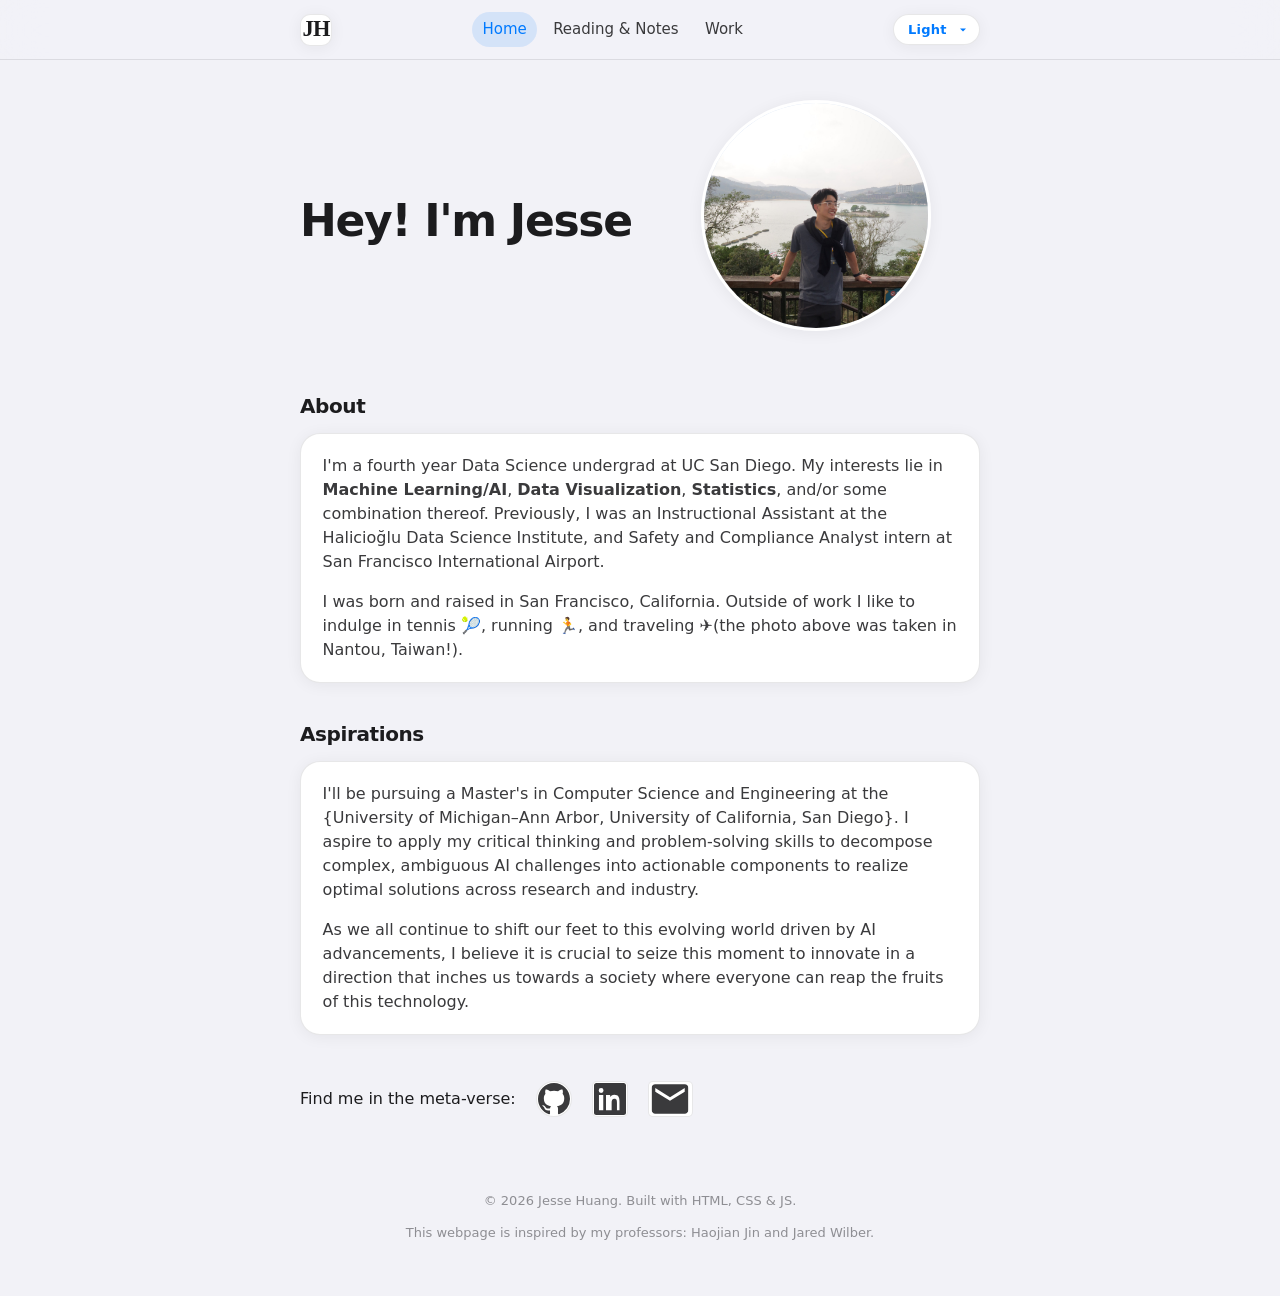
==== index.html @ 04472cf4 "first working version (v1)" ====
<!DOCTYPE html>
<html lang="en">
  <head>
    <meta charset="utf-8" />
    <meta name="viewport" content="width=device-width, initial-scale=1" />
    <title>🧍— Home</title>
    <link rel="stylesheet" href="css/styles.css" />
  </head>
  <body>
    <header class="site-header">
      <div class="header-inner">
        <a class="brand" href="index.html">
          <span class="logo-mark" aria-hidden="true">JH</span>
        </a>
        <nav class="nav-links" aria-label="Primary">
          <a href="index.html" aria-current="page">Home</a>
          <a href="articles.html">Reading &amp; Notes</a>
          <a href="projects.html">Work</a>
        </nav>
        <div class="theme-wrap">
          <label class="theme-label" for="theme-select">Color mode</label>
          <select id="theme-select" class="theme-select" aria-label="Color mode">
            <option value="light">Light</option>
            <option value="dark">Dark</option>
          </select>
        </div>
      </div>
    </header>

    <main>
      <section class="hero">
        <div class="side-by-side">  
          <h1>Hey! I'm Jesse</h1>
          <div class="avatar-placeholder" aria-hidden="true">
            <img src="assets/jesse-avatar.jpg" alt="Jesse's avatar">
          </div>
        </div>

        <!-- <p class="lede">
          [One-line intro: role, focus areas, or what you are building next. Edit this placeholder.]
          See <a href="projects.html">projects</a> for things I’ve built.
        </p> -->
      </section>

      <section class="section">
        <h2>About</h2>
        <div class="card">
          <p>
            I'm a fourth year Data Science undergrad at UC San Diego. My interests lie in <span class="bold">Machine Learning/AI</span>, <span class="bold">Data Visualization</span>, 
            <span class="bold">Statistics</span>, and/or some combination thereof. Previously, I was an Instructional Assistant at the Halicioğlu Data Science Institute, 
            and Safety and Compliance Analyst intern at San Francisco International Airport.
          </p>
          <p>
            I was born and raised in San Francisco, California. Outside of work I like to indulge in tennis 🎾, running 🏃, 
            and traveling ✈️(the photo above was taken in Nantou, Taiwan!).
          </p>
        </div>
      </section>

      <section class="section">
        <h2>Aspirations</h2>

        <div class="card">
          <p>
            I'll be pursuing a Master's in Computer Science and Engineering at the {University of Michigan–Ann Arbor, University of California, San Diego}. I aspire to apply my 
            critical thinking and problem‑solving skills to decompose complex, ambiguous AI challenges into actionable components to realize optimal solutions across research and industry.
          </p>

          <p>
            As we all continue to shift our feet to this evolving world driven by AI advancements, I believe it is crucial to seize this moment to innovate in a 
            direction that inches us towards a society where everyone can reap the fruits of this technology.
          </p>
        </div>

      </section>

      <!-- <section class="section">
        <h2>Accomplishments</h2>
        <p>
          [Bulleted or short list in prose: degrees, awards, shipped products, talks, or milestones
          you are proud of.]
        </p>
        <div class="card list-block">
          <ul class="accomplishment-list">
            <li>[Milestone one — e.g. launched X, spoke at Y.]</li>
            <li>[Milestone two — e.g. led team, published Z.]</li>
            <li>[Milestone three — replace with your highlights.]</li>
          </ul>
        </div>
      </section> -->

      <section class="icons">
        <div class="social-row">
          <p>Find me in the meta-verse:</p>

          <a
            class="social-icon-circle"
            href="https://github.com/jeh027"
            target="_blank"
            rel="noopener noreferrer"
            aria-label="GitHub"
          >
            <svg
              class="social-icon"
              viewBox="0 0 16 16"
              aria-hidden="true"
              focusable="false"
            >
              <path
                fill="currentColor"
                d="M8 0C3.58 0 0 3.58 0 8c0 3.54 2.29 6.53 5.47 7.59.4.07.55-.17.55-.38 0-.19-.01-.82-.01-1.49-2.01.37-2.53-.49-2.69-.94-.09-.23-.48-.94-.82-1.13-.28-.15-.68-.52-.01-.53.63-.01 1.08.58 1.23.82.72 1.21 1.87.87 2.33.66.07-.52.28-.87.51-1.07-1.78-.2-3.64-.89-3.64-3.95 0-.87.31-1.59.82-2.15-.08-.2-.36-1.02.08-2.12 0 0 .67-.21 2.2.82.64-.18 1.32-.27 2-.27.68 0 1.36.09 2 .27 1.53-1.04 2.2-.82 2.2-.82.44 1.1.16 1.92.08 2.12.51.56.82 1.27.82 2.15 0 3.07-1.87 3.75-3.65 3.95.29.25.54.73.54 1.48 0 1.07-.01 1.93-.01 2.2 0 .21.15.46.55.38A8.013 8.013 0 0 0 16 8c0-4.42-3.58-8-8-8Z"
              />
            </svg>
          </a>
          
          <a
            class="social-icon-square"
            href="http://www.linkedin.com/in/jesse-huang-sf"
            target="_blank"
            rel="noopener noreferrer"
            aria-label="LinkedIn"
          >
            <svg
              class="social-icon"
              viewBox="0 0 24 24"
              aria-hidden="true"
              focusable="false"
            >
              <path
                fill="currentColor"
                d="M20.447 20.452H17.21v-5.569c0-1.328-.026-3.037-1.852-3.037-1.853 0-2.136 1.445-2.136 2.939v5.667H9.003V9h3.112v1.561h.044c.434-.823 1.494-1.69 3.073-1.69 3.287 0 3.894 2.164 3.894 4.977v6.604ZM5.337 7.433a1.81 1.81 0 1 1 0-3.62 1.81 1.81 0 0 1 0 3.62ZM6.956 20.452H3.717V9h3.239v11.452ZM22.225 0H1.771C.792 0 0 .774 0 1.727v20.545C0 23.227.792 24 1.771 24h20.451C23.2 24 24 23.227 24 22.273V1.727C24 .774 23.2 0 22.222 0h.003Z"
              />
            </svg>
          </a>
          
          <a
            class="social-icon-rectangle"
            href="email.json"
            aria-label="Gmail"
            target="_blank"
            rel="noopener noreferrer"
          >
            <svg
              class="social-icon social-icon-size--gmail"
              viewBox="2 2 20 20"
              aria-hidden="true"
              focusable="false"
            >
              <path
                fill="currentColor"
                d="M20 4H4c-1.1 0-2 .9-2 2v12c0 1.1.9 2 2 2h16c1.1 0 2-.9 2-2V6c0-1.1-.9-2-2-2Zm0 4-8 5-8-5V6l8 5 8-5v2Z"
              />
            </svg>
          </a>
        </div>
      </section>

    </main>

    <footer class="site-footer">
      <div>
        © <span id="y"></span> Jesse Huang. Built with HTML, CSS &amp; JS.
      </div>
      <div>
        <p>This webpage is inspired by my professors: <a href="https://www.haojianj.in/home.html" target="_blank" rel="noopener noreferrer">Haojian Jin</a> and <a href="https://www.jwilber.me/" target="_blank" rel="noopener noreferrer">Jared Wilber</a>.</p>
      </div>
    </footer>
    <script>
      document.getElementById("y").textContent = new Date().getFullYear();
    </script>
    <script src="js/theme.js"></script>
  </body>
</html>
---- css/styles.css ----
/* iOS-inspired palette + dark mode via [data-theme] */
:root {
  color-scheme: light;
  --font-sans: -apple-system, BlinkMacSystemFont, "SF Pro Text", "SF Pro Display",
    "Segoe UI", system-ui, sans-serif;
  --radius-lg: 20px;
  --radius-md: 12px;
  --radius-sm: 10px;
  --shadow-soft: 0 2px 16px rgba(0, 0, 0, 0.06);
  --shadow-card: 0 4px 24px rgba(0, 0, 0, 0.08);

  --bg-page: #f2f2f7;
  --bg-elevated: #ffffff;
  --bg-secondary: #e5e5ea;
  --text-primary: #1c1c1e;
  --text-secondary: #3a3a3c;
  --text-tertiary: #8e8e93;
  --accent: #007aff;
  --accent-muted: rgba(0, 122, 255, 0.12);
  --border: rgba(60, 60, 67, 0.12);
  --nav-blur: rgba(242, 242, 247, 0.72);
}

[data-theme="dark"] {
  color-scheme: dark;
  --bg-page: #000000;
  --bg-elevated: #1c1c1e;
  --bg-secondary: #2c2c2e;
  --text-primary: #f5f5f7;
  --text-secondary: #ebebf5;
  --text-tertiary: #8e8e93;
  --accent: #0a84ff;
  --accent-muted: rgba(10, 132, 255, 0.18);
  --border: rgba(84, 84, 88, 0.48);
  --shadow-soft: 0 2px 24px rgba(0, 0, 0, 0.45);
  --shadow-card: 0 8px 32px rgba(0, 0, 0, 0.5);
  --nav-blur: rgba(28, 28, 30, 0.72);
}

*,
*::before,
*::after {
  box-sizing: border-box;
}

html {
  scroll-behavior: smooth;
}

body {
  margin: 0;
  min-height: 100vh;
  font-family: var(--font-sans);
  font-size: 16px;
  line-height: 1.5;
  color: var(--text-primary);
  background: var(--bg-page);
  -webkit-font-smoothing: antialiased;
}

a {
  color: var(--accent);
  text-decoration: none;
}

a:hover {
  text-decoration: underline;
}

.site-header {
  position: sticky;
  top: 0;
  z-index: 100;
  backdrop-filter: saturate(180%) blur(20px);
  -webkit-backdrop-filter: saturate(180%) blur(20px);
  background: var(--nav-blur);
  border-bottom: 0.5px solid var(--border);
}

.header-inner {
  max-width: 720px;
  margin: 0 auto;
  padding: 0.75rem 1.25rem;
  display: flex;
  align-items: center;
  justify-content: space-between;
  gap: 1rem;
  flex-wrap: wrap;
}

.logo-mark {
  width: 32px;
  height: 32px;
  display: inline-flex;
  align-items: center;
  justify-content: center;
  border-radius: 10px;
  font-family: "Brush Script MT", "Segoe Script", "Snell Roundhand", cursive;
  font-size: 1.4rem;
  font-weight: 800;
  letter-spacing: -0.04em;
  color: var(--text-primary);
  background: var(--bg-elevated);
  border: 0.5px solid var(--border);
  box-shadow: var(--shadow-soft);
  line-height: 1;
}

@media (max-width: 520px) {
  .header-inner {
    justify-content: flex-start;
  }

  .nav-links {
    order: 3;
    width: 100%;
    justify-content: flex-start;
  }

  .theme-wrap {
    margin-left: auto;
  }
}

.brand {
  font-weight: 600;
  font-size: 1.0625rem;
  letter-spacing: -0.02em;
  color: var(--text-primary);
  text-decoration: none;
}

.brand:hover {
  text-decoration: none;
  opacity: 0.85;
}

.nav-links {
  display: flex;
  align-items: center;
  gap: 0.35rem;
  flex-wrap: wrap;
}

.nav-links a {
  padding: 0.4rem 0.65rem;
  border-radius: 999px;
  font-size: 0.9375rem;
  font-weight: 500;
  color: var(--text-secondary);
  text-decoration: none;
}

.nav-links a:hover {
  background: var(--accent-muted);
  color: var(--accent);
  text-decoration: none;
}

.nav-links a[aria-current="page"] {
  background: var(--accent-muted);
  color: var(--accent);
}

.theme-wrap {
  position: relative;
}

.theme-label {
  position: absolute;
  width: 1px;
  height: 1px;
  padding: 0;
  margin: -1px;
  overflow: hidden;
  clip: rect(0, 0, 0, 0);
  border: 0;
}

.theme-select {
  appearance: none;
  -webkit-appearance: none;
  font-family: inherit;
  font-size: 0.8125rem;
  font-weight: 600;
  letter-spacing: 0.02em;
  color: var(--accent);
  background: var(--bg-elevated);
  border: 0.5px solid var(--border);
  border-radius: 999px;
  padding: 0.45rem 2rem 0.45rem 0.85rem;
  cursor: pointer;
  box-shadow: var(--shadow-soft);
  background-image: url("data:image/svg+xml,%3Csvg xmlns='http://www.w3.org/2000/svg' width='12' height='12' viewBox='0 0 12 12'%3E%3Cpath fill='%23007AFF' d='M3 4.5L6 7.5L9 4.5'/%3E%3C/svg%3E");
  background-repeat: no-repeat;
  background-position: right 0.65rem center;
}

[data-theme="dark"] .theme-select {
  background-image: url("data:image/svg+xml,%3Csvg xmlns='http://www.w3.org/2000/svg' width='12' height='12' viewBox='0 0 12 12'%3E%3Cpath fill='%230A84FF' d='M3 4.5L6 7.5L9 4.5'/%3E%3C/svg%3E");
}

.theme-select:hover {
  border-color: var(--accent);
}

main {
  max-width: 720px;
  margin: 0 auto;
  padding: 2.5rem 1.25rem 4rem;
}

.avatar-placeholder {
  width:  clamp(225px, 18vw, 18vw);
  height: clamp(225px, 18vw, 18vw);
  border-radius: 50%;
  background: linear-gradient(135deg, var(--accent-muted), var(--bg-secondary));
  margin-bottom: 1.25rem;
  border: 3px solid var(--bg-elevated);
  box-shadow: var(--shadow-soft);
  justify-self: center;
  overflow: hidden; /* crops image to circle */
}

.avatar-placeholder img {
  width: 100%;
  height: 100%;
  object-fit: cover;   /* fills circle without distortion */
  display: block;      /* removes inline image gap (block versus inline) */
}

.hero {
  margin-bottom: 2.5rem;
}

.hero h1 {
  margin: 0 0 0.5rem;
  font-size: clamp(2rem, 5vw, 2.75rem);
  font-weight: 700;
  letter-spacing: -0.03em;
  line-height: 1.15;
}

.underline {
  text-decoration: underline;
}

.hero .lede {
  margin: 0;
  font-size: 1.125rem;
  color: var(--text-secondary);
  max-width: 38ch;
}

.side-by-side {
  display: grid;
  grid-template-columns: auto 1fr;
  align-items: center;
  gap: 1.25rem;
}

.section {
  margin-top: 2.25rem;
}

.icons {
  margin-top: 2.25rem;
}

.section h2 {
  margin: 0 0 0.75rem;
  font-size: 1.25rem;
  font-weight: 600;
  letter-spacing: -0.02em;
}

.section p {
  margin: 0 0 1rem;
  color: var(--text-secondary);
}

.section p:last-child {
  margin-bottom: 0;
}

.card {
  background: var(--bg-elevated);
  border-radius: var(--radius-lg);
  padding: 1.25rem 1.35rem;
  box-shadow: var(--shadow-soft);
  border: 0.5px solid var(--border);
}

.teaching-list {
  margin: 0;
  padding-left: 0;
  list-style: none;
}

.teaching-list li {
  position: relative;
  padding-left: 1.25rem;
  /* margin-bottom: 0.65rem; */
  color: var(--text-secondary);
  font-size: 16px;
  line-height: 1.5;
  letter-spacing: -0.01em;
}

.teaching-list li::before {
  content: "–";
  position: absolute;
  left: 0;
  top: 0;
  color: var(--text-tertiary);
  font-weight: 600;
}

.teaching-list li:last-child {
  margin-bottom: 0;
}

/* social icons */

.social-row {
  display: flex;
  align-items: center;
  flex-wrap: nowrap;
  gap: 0.75rem 1.25rem;
  margin-top: 1.25rem;
  font-size: 16px;
}

/* .icons .social-row p {
  margin-bottom: 0.5rem;
} */


.social-icon-circle {
  display: inline-flex;
  align-items: center;
  justify-content: center;
  width: 36px;
  height: 36px;
  border-radius: 999px;
  color: var(--text-secondary);
  border: 0.5px solid var(--border);
  background: var(--bg-elevated);
}

.social-icon-square {
  display: inline-flex;
  align-items: center;
  justify-content: center;
  width: 36px;
  height: 36px;
  border-radius: 5px;
  color: var(--text-secondary);
  border: 0.5px solid var(--border);
  background: var(--bg-elevated);
}

.social-icon-rectangle {
  display: inline-flex;
  align-items: center;
  justify-content: center;
  width: 45px;
  height: 36px;
  border-radius: 5px;
  color: var(--text-secondary);
  border: 0.5px solid var(--border);
  background: var(--bg-elevated);
}

.social-icon-circle:hover {
  color: var(--accent);
  border-color: var(--accent);
  text-decoration: none;
}

.social-icon-square:hover {
  color: var(--accent);
  border-color: var(--accent);
  text-decoration: none;
}

.social-icon-rectangle:hover {
  color: var(--accent);
  border-color: var(--accent);
  text-decoration: none;
}

.social-icon-size--gmail {
  transform: scale(1.15);
}

.social-icon {
  width: 32px;
  height: 32px;
}


/* Articles / lists */
.list-block {
  margin-top: 1rem;
}

.list-block h3 {
  margin: 0 0 0.5rem;
  font-size: 0.8125rem;
  font-weight: 600;
  text-transform: uppercase;
  letter-spacing: 0.06em;
  color: var(--text-tertiary);
}

.article-item,
.thought-item {
  padding: 1rem 0;
  border-bottom: 0.5px solid var(--border);
}

.article-item:last-child,
.thought-item:last-child {
  border-bottom: none;
}

.article-item strong {
  display: block;
  font-size: 1.0625rem;
  margin-bottom: 0.25rem;
}

.section a {
  color: var(--text-primary); /* keep title readable across light/dark modes */
}

.section a:hover {
  color: var(--text-primary); /* keep title readable across light/dark modes */
}

.article-meta {
  font-size: 0.875rem;
  color: var(--text-tertiary);
}

.thought-item p {
  margin: 0;
  color: var(--text-secondary);
}

/* Projects grid — cards filled by JS */
.projects-intro {
  margin-bottom: 1.5rem;
  color: var(--text-secondary);
}

.projects-grid {
  display: grid;
  grid-template-columns: 1fr;
  gap: 1.25rem;
}

@media (min-width: 560px) {
  .projects-grid {
    grid-template-columns: repeat(2, 1fr);
  }
}

.project-card {
  background: var(--bg-elevated);
  border-radius: var(--radius-lg);
  overflow: hidden;
  border: 0.5px solid var(--border);
  box-shadow: var(--shadow-card);
  display: flex;
  flex-direction: column;
  transition: transform 0.2s ease, box-shadow 0.2s ease;
}

.project-card:hover {
  transform: translateY(-2px);
  box-shadow: var(--shadow-soft);
}

.project-card__image {
  width: 100%;
  aspect-ratio: 16 / 10;
  object-fit: cover;
  background: var(--bg-secondary);
  display: block;
}

.project-card__body {
  padding: 1.1rem 1.15rem 1.25rem;
  flex: 1;
  display: flex;
  flex-direction: column;
}

.project-card__title {
  margin: 0 0 0.5rem;
  font-size: 1.125rem;
  font-weight: 600;
  letter-spacing: -0.02em;
}

.project-card__desc {
  margin: 0;
  font-size: 0.9375rem;
  color: var(--text-secondary);
  line-height: 1.45;
}

.project-card__link {
  margin-top: auto;
  padding-top: 0.75rem;
  font-size: 0.875rem;
  font-weight: 600;
}

.empty-state {
  text-align: center;
  padding: 2rem;
  color: var(--text-tertiary);
  font-size: 0.9375rem;
}

.accomplishment-list {
  margin: 0;
  padding-left: 1.25rem;
  color: var(--text-secondary);
}

.accomplishment-list li {
  margin-bottom: 0.35rem;
}

.accomplishment-list li:last-child {
  margin-bottom: 0;
}

.site-footer {
  max-width: 720px;
  margin: 0 auto;
  padding: 0 1.25rem 2.5rem;
  text-align: center;
  font-size: 0.8125rem;
  color: var(--text-tertiary);
}

.site-footer a {
  color: var(--text-tertiary);
}

.site-footer a:hover {
  color: var(--text-tertiary);
}

.bold {
  font-weight: bold;
}

.is-italic {
  font-style: italic;
}
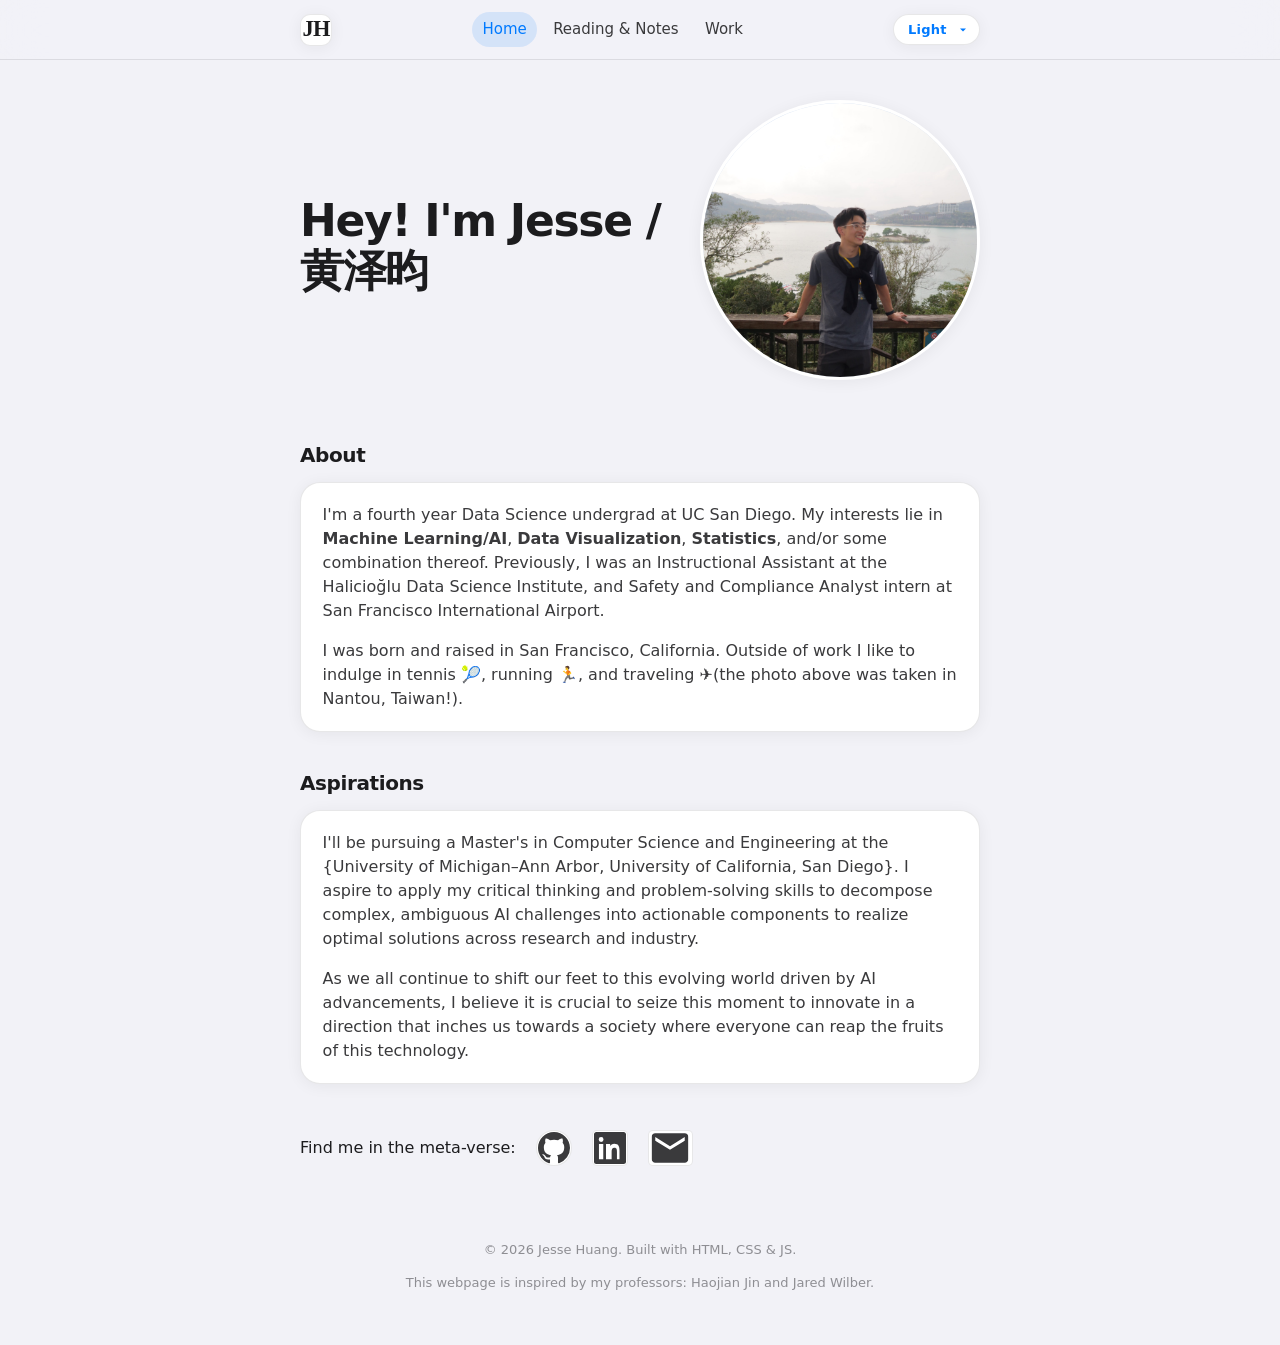
==== commit 745e4c76: "added chinese name" ====
--- a/index.html
+++ b/index.html
@@ -5,6 +5,17 @@
     <meta name="viewport" content="width=device-width, initial-scale=1" />
     <title>🧍— Home</title>
     <link rel="stylesheet" href="css/styles.css" />
+
+    <!-- Google tag (gtag.js) -->
+    <script async src="https://www.googletagmanager.com/gtag/js?id=G-5K0QY72QRP"></script>
+    <script>
+      window.dataLayer = window.dataLayer || [];
+      function gtag(){dataLayer.push(arguments);}
+      gtag('js', new Date());
+
+      gtag('config', 'G-5K0QY72QRP');
+    </script>
+    
   </head>
   <body>
     <header class="site-header">
@@ -30,7 +41,7 @@
     <main>
       <section class="hero">
         <div class="side-by-side">  
-          <h1>Hey! I'm Jesse</h1>
+          <h1>Hey! I'm Jesse / 黄泽昀</h1>
           <div class="avatar-placeholder" aria-hidden="true">
             <img src="assets/jesse-avatar.jpg" alt="Jesse's avatar">
           </div>
--- a/css/styles.css
+++ b/css/styles.css
@@ -211,8 +211,8 @@
 }
 
 .avatar-placeholder {
-  width:  clamp(225px, 18vw, 18vw);
-  height: clamp(225px, 18vw, 18vw);
+  width: clamp(140px, 24vw, 280px);
+  height: clamp(140px, 24vw, 280px);
   border-radius: 50%;
   background: linear-gradient(135deg, var(--accent-muted), var(--bg-secondary));
   margin-bottom: 1.25rem;
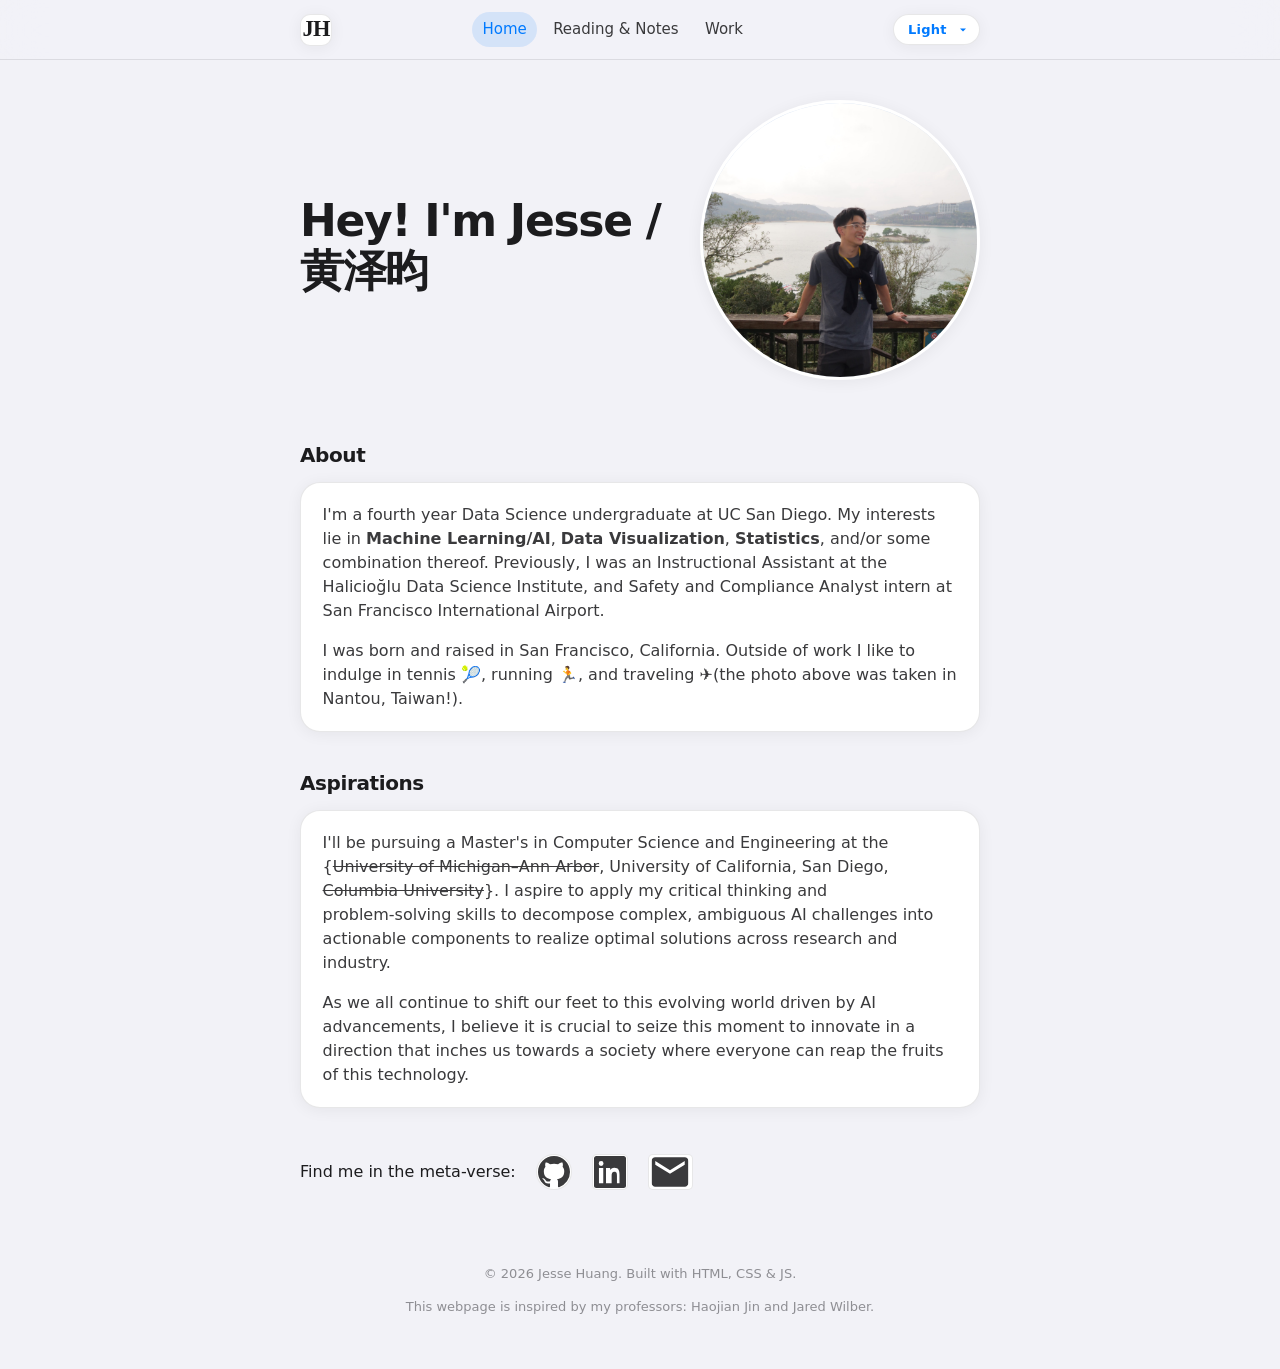
==== commit 9b7a3da7: "life updates" ====
--- a/index.html
+++ b/index.html
@@ -57,7 +57,7 @@
         <h2>About</h2>
         <div class="card">
           <p>
-            I'm a fourth year Data Science undergrad at UC San Diego. My interests lie in <span class="bold">Machine Learning/AI</span>, <span class="bold">Data Visualization</span>, 
+            I'm a fourth year Data Science undergraduate at UC San Diego. My interests lie in <span class="bold">Machine Learning/AI</span>, <span class="bold">Data Visualization</span>, 
             <span class="bold">Statistics</span>, and/or some combination thereof. Previously, I was an Instructional Assistant at the Halicioğlu Data Science Institute, 
             and Safety and Compliance Analyst intern at San Francisco International Airport.
           </p>
@@ -73,8 +73,8 @@
 
         <div class="card">
           <p>
-            I'll be pursuing a Master's in Computer Science and Engineering at the {University of Michigan–Ann Arbor, University of California, San Diego}. I aspire to apply my 
-            critical thinking and problem‑solving skills to decompose complex, ambiguous AI challenges into actionable components to realize optimal solutions across research and industry.
+            I'll be pursuing a Master's in Computer Science and Engineering at the {<span class="strikethrough-text">University of Michigan–Ann Arbor</span>, University of California, San Diego, <span class="strikethrough-text">Columbia University</span>}. I 
+            aspire to apply my critical thinking and problem‑solving skills to decompose complex, ambiguous AI challenges into actionable components to realize optimal solutions across research and industry.
           </p>
 
           <p>
--- a/css/styles.css
+++ b/css/styles.css
@@ -245,6 +245,10 @@
   text-decoration: underline;
 }
 
+.strikethrough-text {
+  text-decoration: line-through;
+}
+
 .hero .lede {
   margin: 0;
   font-size: 1.125rem;
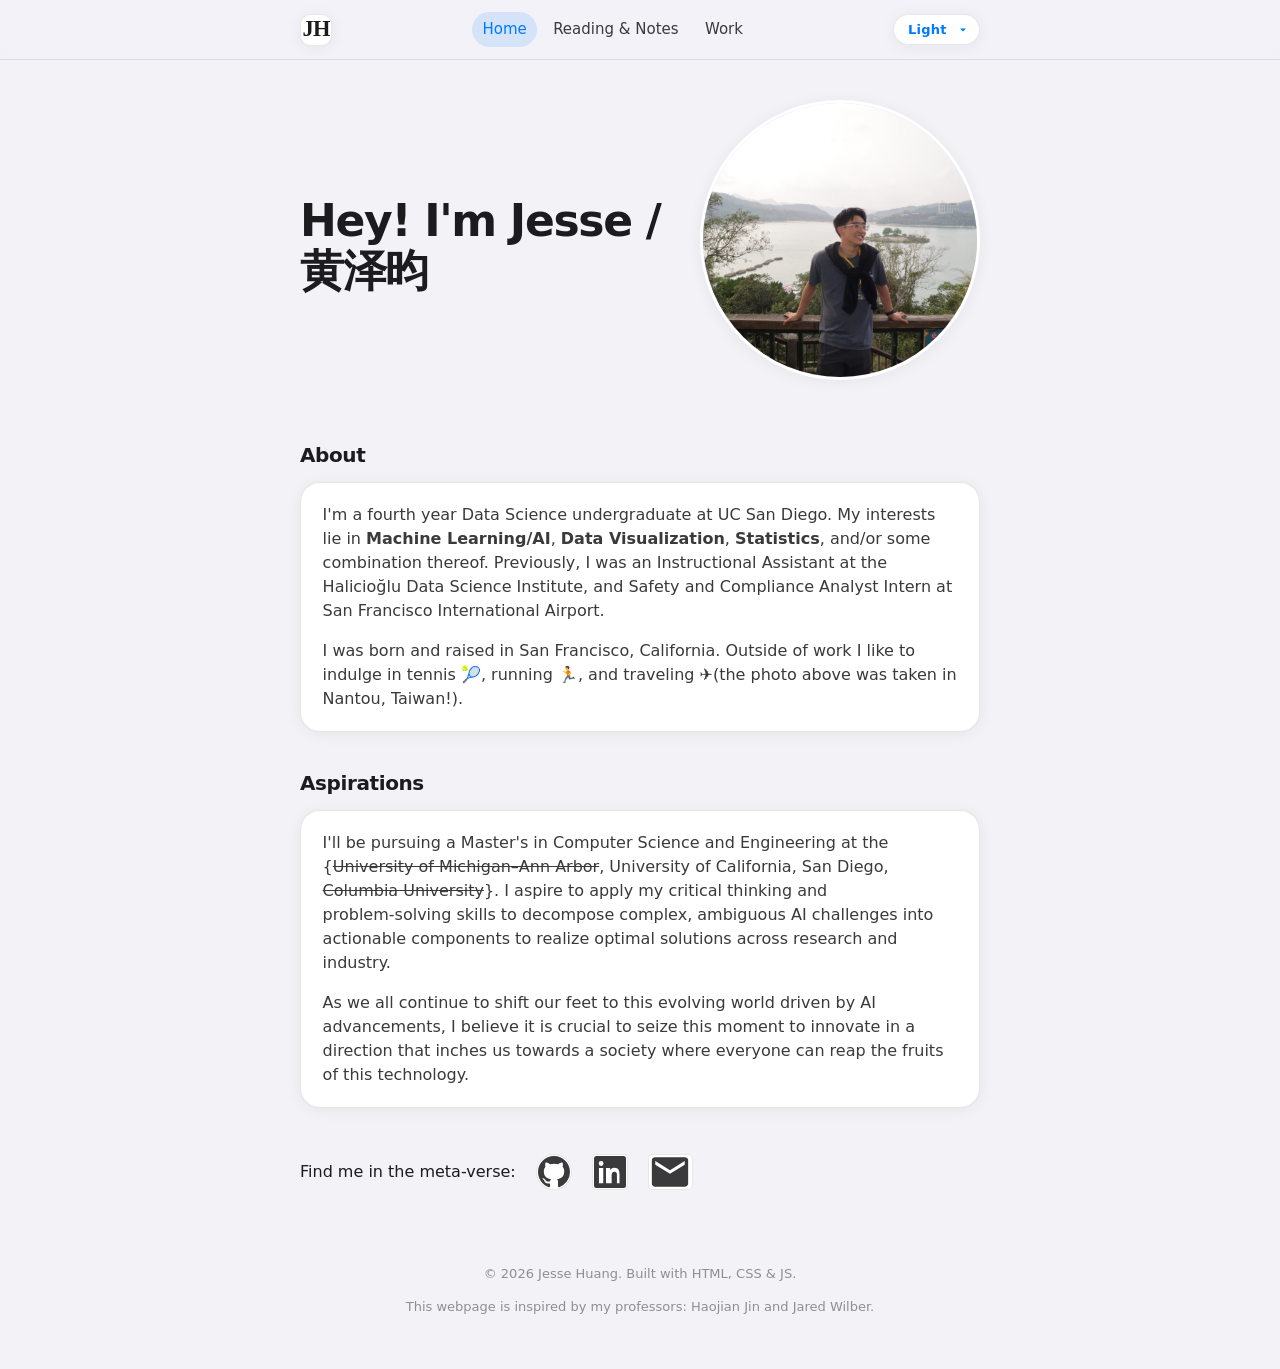
==== commit f188dcc1: "grammar fixes" ====
--- a/index.html
+++ b/index.html
@@ -59,7 +59,7 @@
           <p>
             I'm a fourth year Data Science undergraduate at UC San Diego. My interests lie in <span class="bold">Machine Learning/AI</span>, <span class="bold">Data Visualization</span>, 
             <span class="bold">Statistics</span>, and/or some combination thereof. Previously, I was an Instructional Assistant at the Halicioğlu Data Science Institute, 
-            and Safety and Compliance Analyst intern at San Francisco International Airport.
+            and Safety and Compliance Analyst Intern at San Francisco International Airport.
           </p>
           <p>
             I was born and raised in San Francisco, California. Outside of work I like to indulge in tennis 🎾, running 🏃, 
